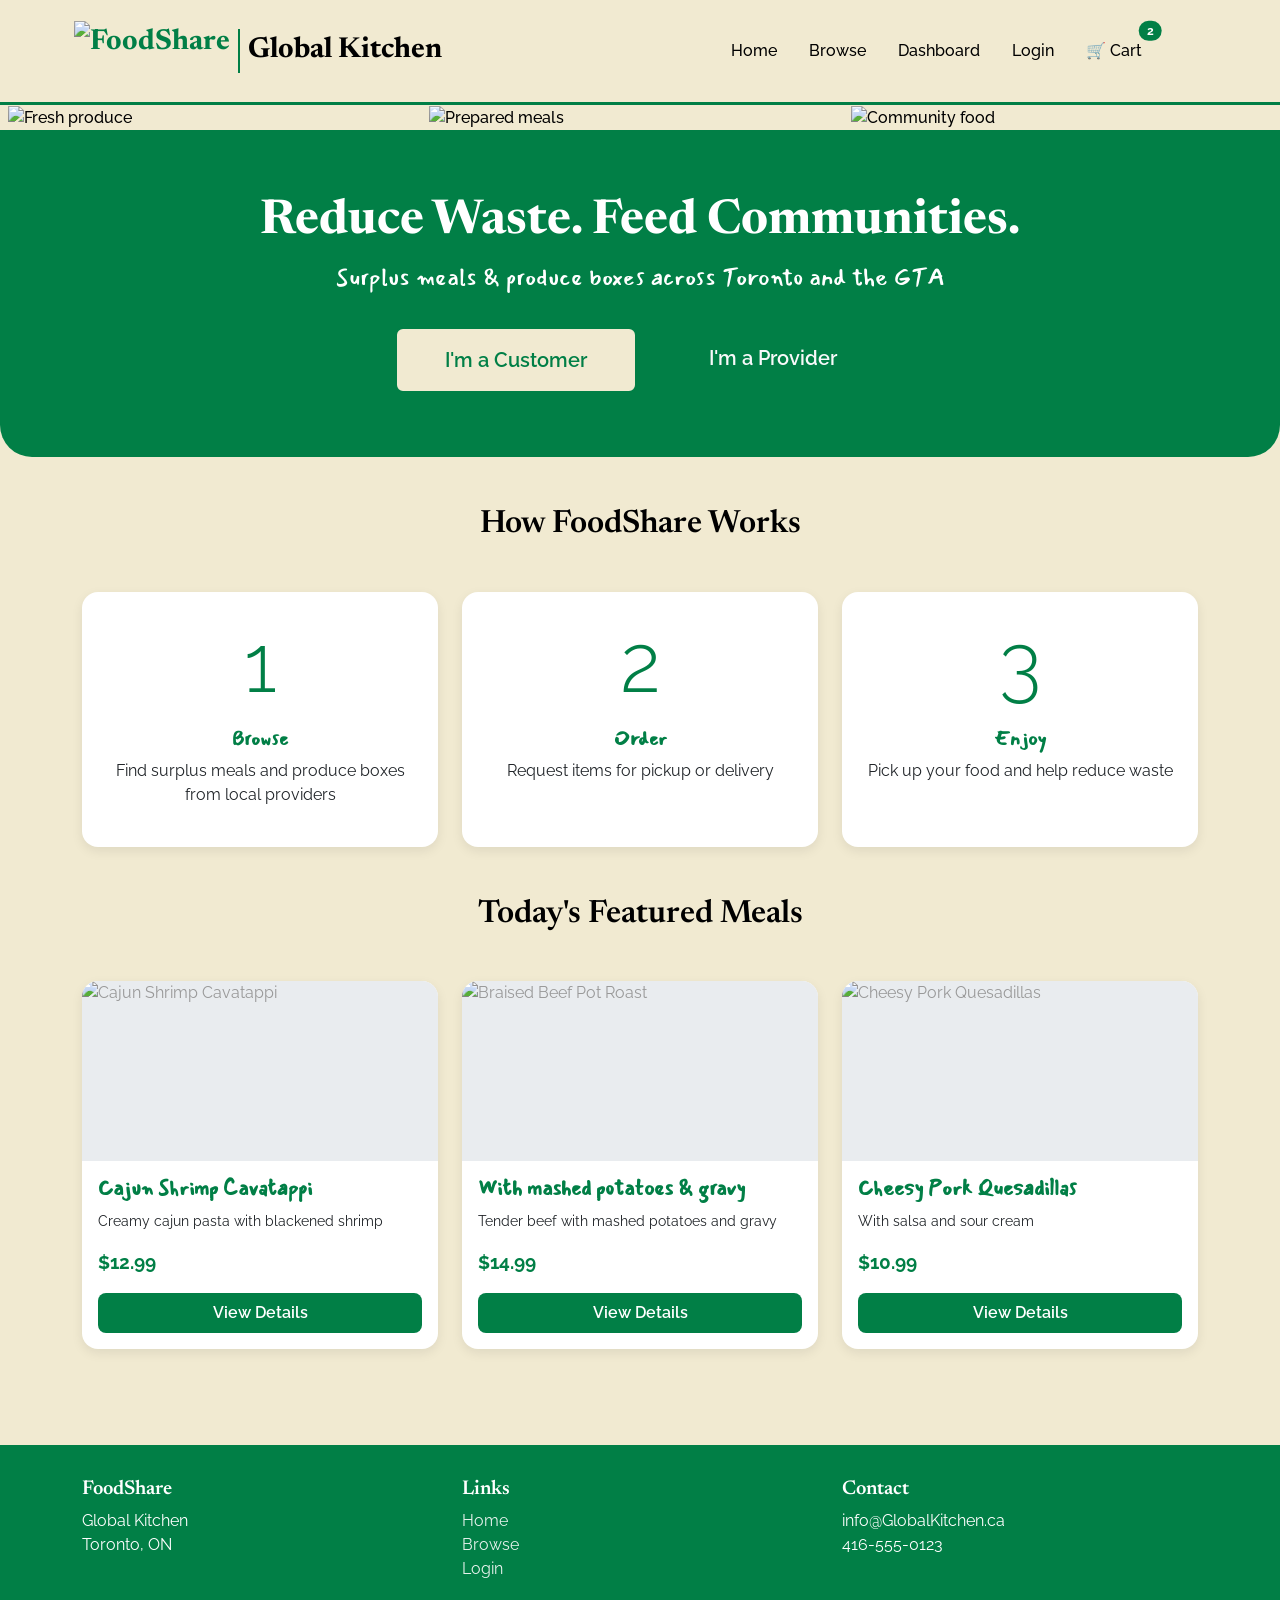
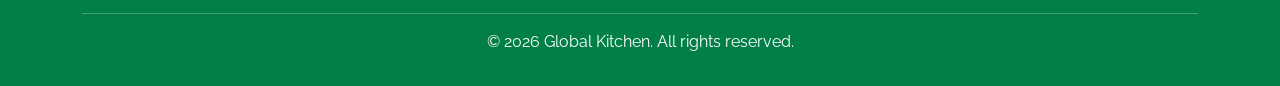
==== foodshare-assignment2/index.html @ 78151f2d "Add files via upload" ====
<!DOCTYPE html>
<html lang="en">
<head>
    <meta charset="UTF-8">
    <meta name="viewport" content="width=device-width, initial-scale=1.0">
    <title>FoodShare - Home</title>

    <!-- Google Fonts -->
    <link rel="preconnect" href="https://fonts.googleapis.com">
    <link rel="preconnect" href="https://fonts.gstatic.com" crossorigin>
    <link href="https://fonts.googleapis.com/css2?family=Mansalva&family=Newsreader:ital,opsz,wght@0,6..72,200..800;1,6..72,200..800&family=Raleway:wght@100..900&display=swap" rel="stylesheet">

    <!-- Bootstrap CSS -->
    <link href="https://cdn.jsdelivr.net/npm/bootstrap@5.3.0/dist/css/bootstrap.min.css" rel="stylesheet">
    
    <!-- CSS -->
    <link rel="stylesheet" href="style.css">

</head>

<body>
        <!-- Navigation -->
        <nav class="navbar navbar-expand-lg">
        <div class="container">
            <a class="navbar-brand" href="index.html">
                <img src="../images:/logo.png" alt="FoodShare" height="60">
                <span class="global-kitchen">Global Kitchen</span>
            </a>
        
            <button class="navbar-toggler" type="button" data-bs-toggle="collapse" data-bs-target="#navbarNav">
                <span class="navbar-toggler-icon"></span>
            </button>
        
            <div class="collapse navbar-collapse" id="navbarNav">
                <ul class="navbar-nav ms-auto">
                    <li class="nav-item">
                        <a class="nav-link" href="index.html">Home</a>
                    </li>
                    <li class="nav-item">
                        <a class="nav-link" href="browse.html">Browse</a>
                    </li>
                    <li class="nav-item">
                        <a class="nav-link" href="dashboard.html">Dashboard</a>
                    </li>
                    <li class="nav-item">
                        <a class="nav-link" href="login.html">Login</a>
                    </li>
                    <li class="nav-item">
                        <a class="nav-link position-relative" href="checkout.html">
                            🛒 Cart
                        <span class="position-absolute top-0 start-100 translate-middle badge rounded-pill bg-green">
                                2
                        </span>
                </ul>
            </div>
        </div>
    </nav>

    <main>
        <!-- Image Collage -->
        <section class="container-fluid px-0">
            <div class="row g-0">
                <div class="col-md-4">
                    <img src="https://images.pexels.com/photos/35974369/pexels-photo-35974369.jpeg" alt="Fresh produce" style="width: 100%; height: 500px; object-fit: cover;">
                </div>
                <div class="col-md-4">
                    <img src="https://images.pexels.com/photos/7843969/pexels-photo-7843969.jpeg" alt="Prepared meals" style="width: 100%; height: 500px; object-fit: cover;">
                </div>
                <div class="col-md-4">
                    <img src="https://images.pexels.com/photos/3184188/pexels-photo-3184188.jpeg" alt="Community food" style="width: 100%; height: 500px; object-fit: cover;">
                </div>
            </div>
        </section>

        <!-- Hero Section -->
        <section class="hero-section">
            <div class="container text-center">
                <h1 class="hero-title">Reduce Waste. Feed Communities.</h1>
                <p class="hero-subtitle">Surplus meals & produce boxes across Toronto and the GTA</p>
                <div class="row justify-content-center mt-4">
                    <div class="col-auto">
                        <a href="browse.html" class="btn btn-beige btn-lg px-5 py-3">I'm a Customer</a>
                    </div>
                    <div class="col-auto">
                        <a href="dashboard.html" class="btn btn-outline-light btn-lg px-5 py-3">I'm a Provider</a>
                    </div>
                </div>
            </div>
        </section>

        <!-- How It Works -->
        <section class="container my-5">
            <h2 class="text-center mb-5">How FoodShare Works</h2>
            <div class="row g-4">
                <div class="col-md-4">
                    <div class="card p-4 text-center">
                        <div class="display-1 text-green mb-3">1</div>
                        <h3 class="food-title">Browse</h3>
                        <p>Find surplus meals and produce boxes from local providers</p>
                    </div>
                </div>
                <div class="col-md-4">
                    <div class="card p-4 text-center">
                        <div class="display-1 text-green mb-3">2</div>
                        <h3 class="food-title">Order</h3>
                        <p>Request items for pickup or delivery</p>
                    </div>
                </div>
                <div class="col-md-4">
                    <div class="card p-4 text-center">
                        <div class="display-1 text-green mb-3">3</div>
                        <h3 class="food-title">Enjoy</h3>
                        <p>Pick up your food and help reduce waste</p>
                    </div>
                </div>
            </div>
        </section>

        <!-- Featured Items -->
        <section class="container my-5">
            <h2 class="text-center mb-5">Today's Featured Meals</h2>
            <div class="row g-4">
                <div class="col-md-4">
                    <div class="card">
                        <img src="https://media.hellofresh.com/q_100,w_3840,f_auto,c_limit,fl_lossy/recipes/image/c508aed7-e4d6-4d38-aa21-e829a72f764f-832d52fd.jpg" class="card-img-top" alt="Cajun Shrimp Cavatappi" style="height: 180px; object-fit: cover;">
                        <div class="card-body">
                            <h5 class="card-title">Cajun Shrimp Cavatappi</h5>
                            <p class="card-text">Creamy cajun pasta with blackened shrimp</p>
                            <p class="price">$12.99</p>
                            <a href="item-details.html?id=1" class="btn btn-primary w-100">View Details</a>
                        </div>
                    </div>
                </div>
                <div class="col-md-4">
                    <div class="card">
                        <img src="https://media.hellofresh.com/q_100,w_3840,f_auto,c_limit,fl_lossy/recipes/image/78469481-9fc9-4c25-ae37-cb3bc44bcf8f-c5868b17.jpg" class="card-img-top" alt="Braised Beef Pot Roast" style="height: 180px; object-fit: cover;">
                        <div class="card-body">
                            <h5 class="card-title">With mashed potatoes & gravy</h5>
                            <p class="card-text">Tender beef with mashed potatoes and gravy</p>
                            <p class="price">$14.99</p>
                            <a href="item-details.html?id=2" class="btn btn-primary w-100">View Details</a>
                        </div>
                    </div>
                </div>
                <div class="col-md-4">
                    <div class="card">
                        <img src="https://img.hellofresh.com/hellofresh_s3/image/659f93da1ee0609964a9bb6f-d59fe866.jpeg" class="card-img-top" alt="Cheesy Pork Quesadillas" style="height: 180px; object-fit: cover;">
                        <div class="card-body">
                            <h5 class="card-title">Cheesy Pork Quesadillas</h5>
                            <p class="card-text">With salsa and sour cream</p>
                            <p class="price">$10.99</p>
                            <a href="item-details.html?id=3" class="btn btn-primary w-100">View Details</a>
                        </div>
                    </div>
                </div>
            </div>
        </section>
    </main>

    <!-- Footer -->
    <footer>
        <div class="container">
            <div class="row">
                <div class="col-md-4">
                    <h5>FoodShare</h5>
                    <p>Global Kitchen<br>Toronto, ON</p>
                </div>
                <div class="col-md-4">
                    <h5>Links</h5>
                    <ul class="list-unstyled">
                        <li><a href="index.html" class="footer-link">Home</a></li>
                        <li><a href="browse.html" class="footer-link">Browse</a></li>
                        <li><a href="login.html" class="footer-link">Login</a></li>
                    </ul>
                </div>
                <div class="col-md-4">
                    <h5>Contact</h5>
                    <p>info@GlobalKitchen.ca<br>416-555-0123</p>
                </div>
            </div>
            <hr class="bg-white">
            <p class="text-center mb-0">&copy; 2026 Global Kitchen. All rights reserved.</p>
        </div>
    </footer>

    <!-- Bootstrap JS -->
    <script src="https://cdn.jsdelivr.net/npm/bootstrap@5.3.0/dist/js/bootstrap.bundle.min.js"></script>
</body>
</html>
---- foodshare-assignment2/style.css ----
/* ===== VARIABLES ===== */
:root {
    --green: #017F46;
    --beige: #F1EAD1;
    --black: #000000;
    --white: #ffffff;
    --gray-light: #e9ecef;
}

/* ===== BASE STYLES ===== */
body {
    background-color: var(--beige);
    color: var(--black);
    font-family: 'Raleway', sans-serif;
    margin: 0;
    padding: 0;
    min-height: 100vh;
    display: flex;
    flex-direction: column;
}

main {
    flex: 1;
}

/* ===== TYPOGRAPHY ===== */
h1, h2, h3, h4, h5, h6 {
    font-family: 'Newsreader', serif;
    font-weight: 600;
}

.food-title, .blurb, .item-name {
    font-family: 'Mansalva', cursive;
    font-size: 1.2rem;
    color: var(--green);
}

.small-caption {
    font-family: 'Mansalva', cursive;
    font-size: 0.9rem;
}

/* ===== NAVBAR ===== */
.navbar {
    background-color: var(--beige) !important;
    border-bottom: 3px solid var(--green);
    padding: 1rem 0;
}

.navbar-brand {
    font-family: 'Newsreader', serif;
    font-weight: 700;
    color: var(--green) !important;
    font-size: 1.8rem;
    display: flex;
    align-items: center;
}

.global-kitchen {
    font-family: 'Newsreader', serif;
    color: var(--black);
    font-size: 1.8rem;
    margin-left: 0.5rem;
    border-left: 2px solid var(--green);
    padding-left: 0.5rem;
}

.nav-link {
    color: var(--black) !important;
    font-weight: 500;
    margin: 0 0.5rem;
}

.nav-link:hover {
    color: var(--green) !important;
}

/* ===== BUTTONS ===== */
.btn {
    font-family: 'Raleway', sans-serif;
    font-weight: 600;
    border-radius: 8px;
    padding: 0.5rem 1.5rem;
    border: none;
}

.btn-primary {
    background-color: var(--green);
    color: white;
}

.btn-primary:hover {
    background-color: #016538;
    color: white;
}

.btn-outline {
    background-color: transparent;
    border: 2px solid var(--green);
    color: var(--green);
}

.btn-outline:hover {
    background-color: var(--green);
    color: white;
}

.btn-beige {
    background-color: var(--beige);
    color: var(--green);
    border: 2px solid var(--green);
}

.btn-beige:hover {
    background-color: var(--green);
    color: var(--beige);
}

/* coupon button hover */
.btn-outline-primary {
    border-color: var(--green);
    color: var(--green);
}

.btn-outline-primary:hover {
    background-color: var(--green);
    border-color: var(--green);
    color: white;
}

/* radio button styling  */
.form-check-input:checked {
    background-color: var(--green);
    border-color: var(--green);
}

.form-check-input:focus {
    border-color: var(--green);
    box-shadow: 0 0 0 0.2rem rgba(1, 127, 70, 0.25);
}

/* ===== HERO SECTION (Home Page) ===== */
.hero-section {
    background-color: var(--green);
    color: white;
    padding: 4rem 0;
    margin-bottom: 2rem;
    border-radius: 0 0 2rem 2rem;
}

.hero-title {
    font-family: 'Newsreader', serif;
    font-size: 3rem;
    font-weight: 700;
}

.hero-subtitle {
    font-family: 'Mansalva', cursive;
    font-size: 1.5rem;
    margin-bottom: 2rem;
}

/* force fix hero */
.hero-section {
    background-color: #017F46 !important;
}

.hero-section h1,
.hero-section p,
.hero-section .lead {
    color: white !important;
    opacity: 1 !important;
    visibility: visible !important;
    transition: none !important;
}

.hero-section:hover,
.hero-section:hover h1,
.hero-section:hover p,
.hero-section:hover .lead {
    color: white !important;
    background-color: #017F46 !important;
    opacity: 1 !important;
    visibility: visible !important;
}

/* ===== CARDS ===== */
.card {
    background-color: white;
    border: none;
    border-radius: 16px;
    overflow: hidden;
    box-shadow: 0 4px 12px rgba(0,0,0,0.08);
    transition: transform 0.2s;
    height: 100%;
}

.card:hover {
    transform: translateY(-4px);
    box-shadow: 0 8px 16px rgba(1, 127, 70, 0.15);
}

.card-img-top {
    height: 180px;
    object-fit: cover;
    background-color: var(--gray-light);
    display: flex;
    align-items: center;
    justify-content: center;
    color: #999;
}

.card-title {
    font-family: 'Mansalva', cursive;
    color: var(--green);
    font-size: 1.3rem;
    margin-bottom: 0.5rem;
}

.card-text {
    font-size: 0.9rem;
}

.price {
    font-weight: 700;
    color: var(--green);
    font-size: 1.2rem;
}

/* ===== FILTER CHIPS ===== */
.filter-chip {
    display: inline-block;
    padding: 0.5rem 1rem;
    background-color: white;
    border: 1px solid var(--green);
    border-radius: 30px;
    color: var(--green);
    font-weight: 500;
    margin: 0.25rem;
    cursor: pointer;
}

.filter-chip:hover, .filter-chip.active {
    background-color: var(--green);
    color: white;
}

/* ===== FORMS ===== */
.form-container {
    background-color: white;
    border-radius: 16px;
    padding: 2rem;
    box-shadow: 0 4px 12px rgba(0,0,0,0.05);
}

.form-label {
    font-weight: 600;
    color: var(--green);
}

.form-control, .form-select {
    border-radius: 8px;
    border: 1px solid #ddd;
    padding: 0.75rem;
    font-family: 'Raleway', sans-serif;
}

.form-control:focus, .form-select:focus {
    border-color: var(--green);
    box-shadow: 0 0 0 0.2rem rgba(1, 127, 70, 0.25);
    outline: none;
}

/* ===== TABLES ===== */
.table-container {
    background-color: white;
    border-radius: 16px;
    padding: 1.5rem;
    box-shadow: 0 4px 12px rgba(0,0,0,0.05);
}

.table {
    margin-bottom: 0;
}

.table thead {
    background-color: var(--green);
    color: white;
}

.table thead th {
    font-weight: 600;
    border: none;
    padding: 1rem;
}

.table tbody td {
    padding: 1rem;
    vertical-align: middle;
}

.badge-status {
    padding: 0.35rem 0.75rem;
    border-radius: 30px;
    font-size: 0.85rem;
    font-weight: 500;
}

.badge-preparing {
    background-color: #fff3cd;
    color: #856404;
}

.badge-ready {
    background-color: #d4edda;
    color: var(--green);
}

/* ===== ITEM DETAILS PAGE ===== */
.allergen-badge {
    background-color: var(--beige);
    color: var(--black);
    padding: 0.35rem 0.75rem;
    border-radius: 30px;
    font-size: 0.9rem;
    margin-right: 0.5rem;
    margin-bottom: 0.5rem;
    display: inline-block;
    border: 1px solid var(--green);
}

.allergen-icon {
    font-size: 1.2rem;
    margin-right: 0.25rem;
}

/* ===== PROVIDER DASHBOARD ===== */
.stats-card {
    background-color: white;
    border-radius: 12px;
    padding: 1.5rem;
    text-align: center;
    border-left: 4px solid var(--green);
    box-shadow: 0 2px 8px rgba(0,0,0,0.05);
}

.stats-number {
    font-size: 2rem;
    font-weight: 700;
    color: var(--green);
    font-family: 'Newsreader', serif;
}

/* ===== LOGIN PAGE ===== */
.login-card {
    background-color: white;
    border-radius: 20px;
    padding: 2.5rem;
    box-shadow: 0 8px 24px rgba(1, 127, 70, 0.15);
    max-width: 450px;
    margin: 2rem auto;
}

/* Login/Register tabs  */
.nav-pills .nav-link {
    color: var(--green);
    border: 1px solid var(--green);
    margin: 0 5px;
    border-radius: 30px;
    background-color: transparent;
}

.nav-pills .nav-link.active {
    background-color: var(--green) !important;
    color: white !important;
    border-color: var(--green);
}

.nav-pills .nav-link:hover:not(.active) {
    background-color: rgba(1, 127, 70, 0.1);
    color: var(--green);
}

/* ===== FOOTER ===== */
footer {
    background-color: var(--green);
    color: white;
    padding: 2rem 0;
    margin-top: 3rem;
}

.footer-link {
    color: white;
    text-decoration: none;
    opacity: 0.9;
}

.footer-link:hover {
    color: white;
    opacity: 1;
    text-decoration: underline;
}

/* ===== UTILITIES ===== */
.bg-green {
    background-color: var(--green);
}

.bg-beige {
    background-color: var(--beige);
}

.text-green {
    color: var(--green);
}

.placeholder-img {
    background-color: #ddd;
    width: 100%;
    height: 100%;
    display: flex;
    align-items: center;
    justify-content: center;
    color: #666;
    font-family: 'Mansalva', cursive;
}

.image-placeholder {
    background-color: #e0e0e0;
    background-image: linear-gradient(45deg, #ccc 25%, #ddd 25%, #ddd 50%, #ccc 50%, #ccc 75%, #ddd 75%, #ddd 100%);
    background-size: 20px 20px;
}
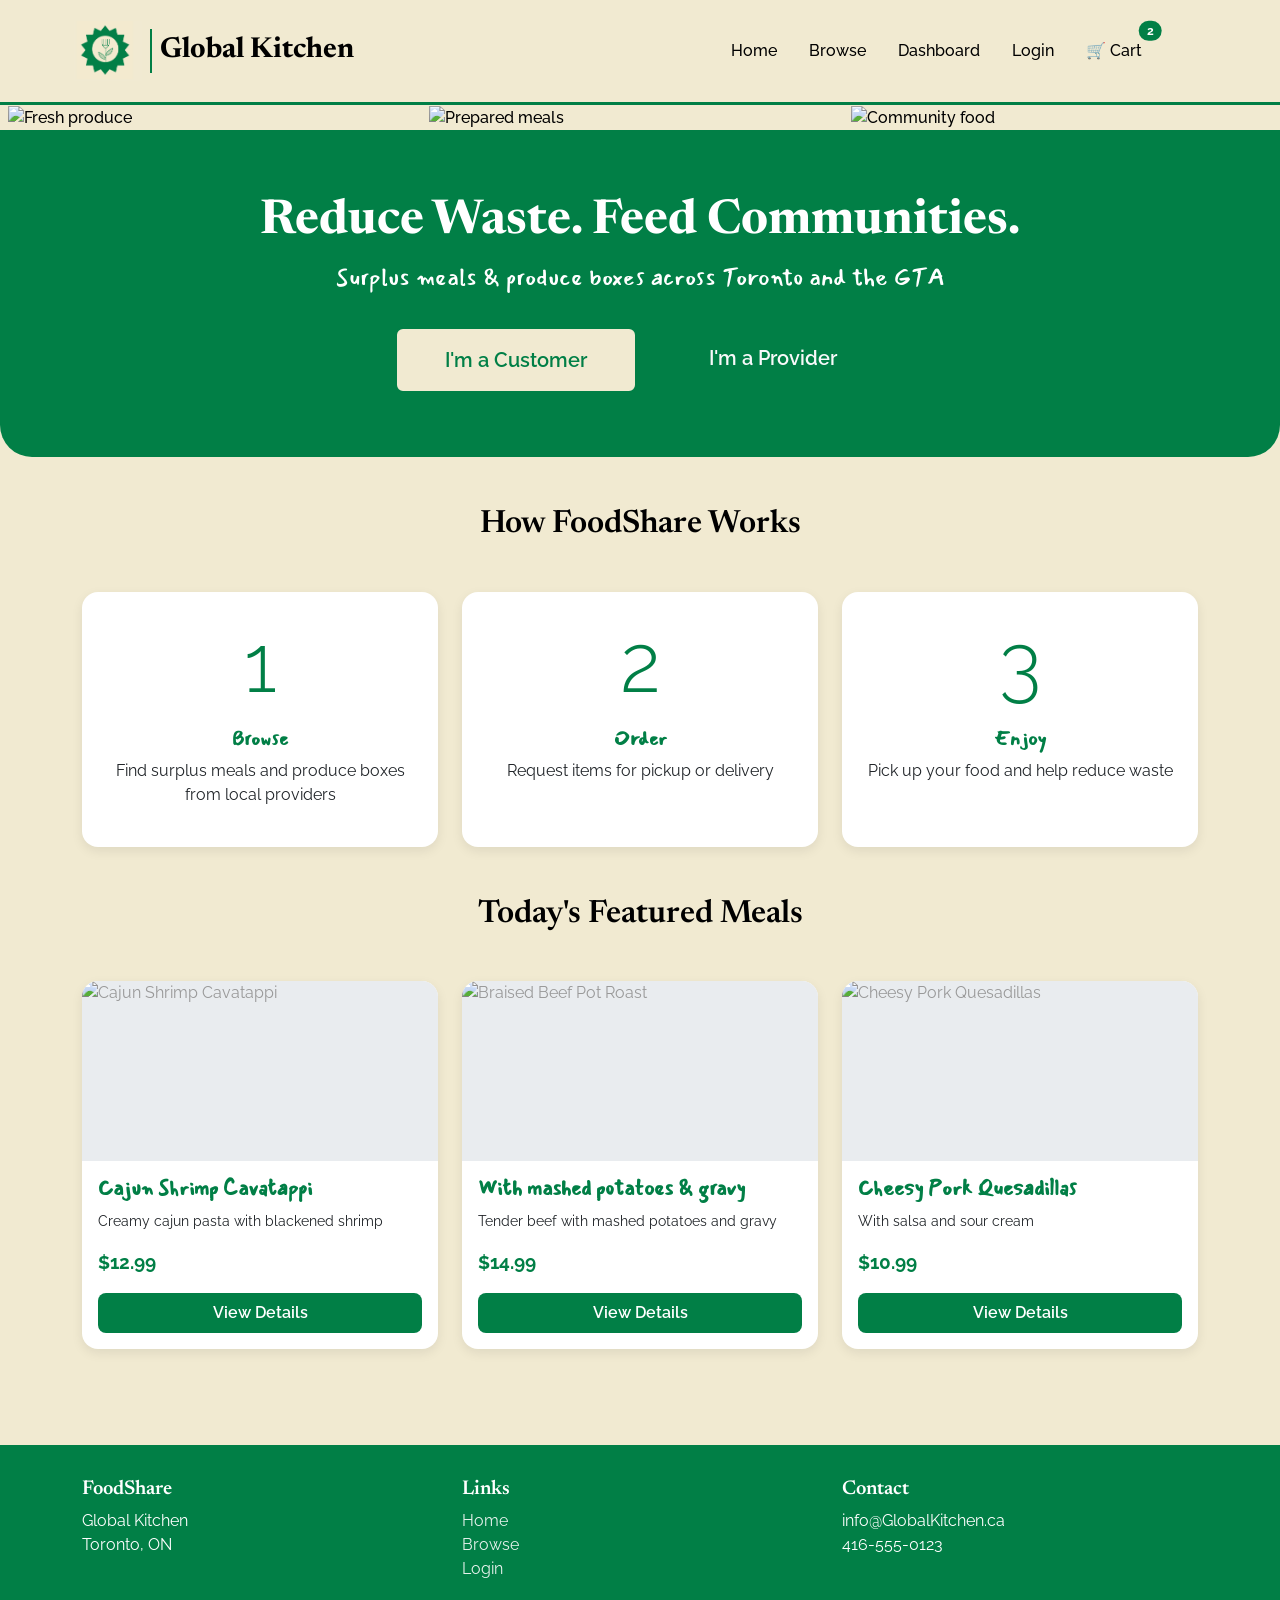
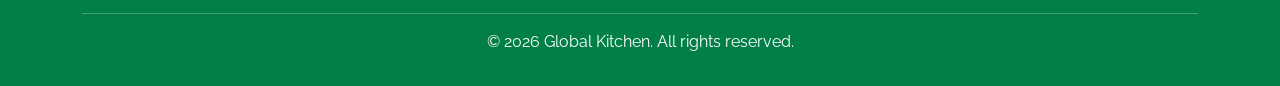
==== commit 09e13b64: "Update index.html" ====
--- a/foodshare-assignment2/index.html
+++ b/foodshare-assignment2/index.html
@@ -23,7 +23,7 @@
         <nav class="navbar navbar-expand-lg">
         <div class="container">
             <a class="navbar-brand" href="index.html">
-                <img src="../images:/logo.png" alt="FoodShare" height="60">
+                <img src="../images/logo.png" alt="FoodShare" height="60">
                 <span class="global-kitchen">Global Kitchen</span>
             </a>
         
